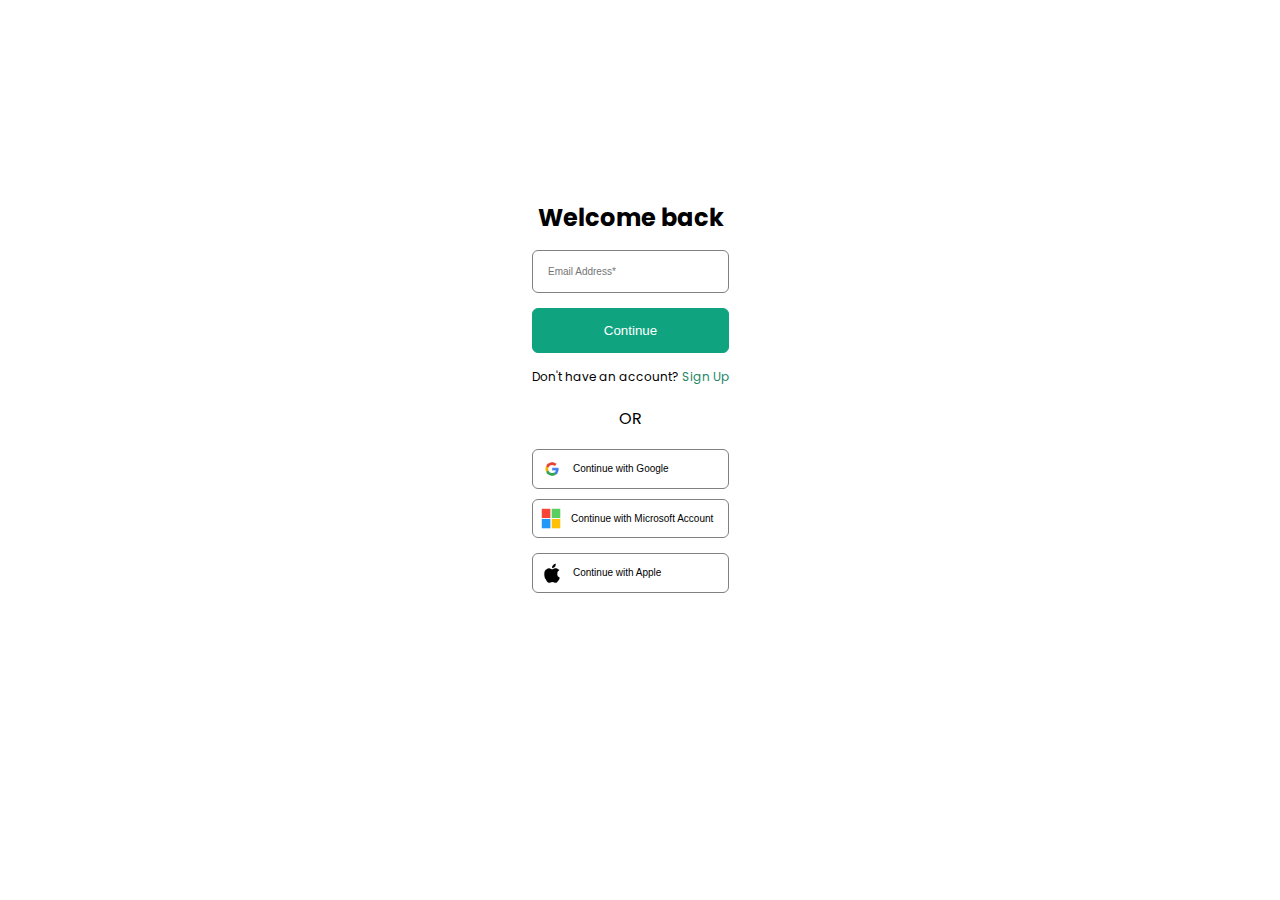
==== index.html @ a85281f0 "first commit" ====
<!DOCTYPE html>
<html lang="en">
<head>
    <meta charset="UTF-8">
    <meta name="viewport" content="width=device-width, initial-scale=1.0">
    <link rel="preconnect" href="https://fonts.googleapis.com">
    <link rel="preconnect" href="https://fonts.gstatic.com" crossorigin>
    <link href="https://fonts.googleapis.com/css2?family=Poppins:ital,wght@0,100;0,200;0,300;0,400;0,500;0,600;0,700;0,800;0,900;1,100;1,200;1,300;1,400;1,500;1,600;1,700;1,800;1,900&display=swap" rel="stylesheet">
    <link rel="stylesheet" href="./style.css">
    <title>Login - ChatGPT</title>
</head>
<body>

    <div class="container">
        <div id="form" class="form">
            <form>
                <h2 class="header1">Welcome back</h2>
                <input type="email" placeholder="Email Address*" required>
    
                <button id="toggleButton">Continue</button>
            </form>
    
            <div class="alternative">
                <p>Don't have an account?  <a href="" class="log">Sign Up</a></p>
            </div>
        </div>
    
        <div class="or">
            <p>OR</p>
        </div>
    
        <div class="options">
            <div class="google">
                <button>
                    <img src="./images/7123025_logo_google_g_icon.png" alt="">
                    <a style="text-decoration: none;" href="https://accounts.google.com/v3/signin/identifier?authuser=0&continue=https%3A%2F%2Fmyaccount.google.com%2F%3Fhl%3Den%26utm_source%3DOGB%26utm_medium%3Dact%26gar%3DWzJd%26pli%3D1&ec=GAlAwAE&hl=en&service=accountsettings&flowName=GlifWebSignIn&flowEntry=AddSession&dsh=S-1676585918%3A1725963445572664&ddm=0" target="_blank" class="text22">Continue with Google</a>
                </button>
            </div>
            <div class="microSoft">
                <button>
                    <img src="./images/4202105_microsoft_logo_social_social media_icon.png" alt="">
                    <a class="text22" href="https://signup.live.com/?lic=1" target="_blank" >Continue with Microsoft Account</a>
                </button>
            </div>
            <div class="apple">
                <button>
                    <img src="./images/104490_apple_icon.png" alt="">
                    <a href="https://icloud.com/" target="_blank" class="text22">Continue with Apple</a>
                </button>
            </div>
        </div>
    
    </div>

    <div id="container1" class="container1">
        <div class="form">
            <form id="form1">
                <h2 class="header3">Enter your password</h2>
                <input type="email" placeholder="Email Address*" required>
    
                <input type="password" placeholder="Password*" required>
    
                <button>Continue</button>
            </form>
    
            <div class="alternative">
                <p>Don't have an account?  <a href="" class="log">Sign Up</a></p>
            </div>
        </div>
    
        <div class="or">
            <p>OR</p>
        </div>
    
        <div class="options">
            <div class="google">
                <button>
                    <img src="./images/7123025_logo_google_g_icon.png" alt="">
                    <a style="text-decoration: none;" href="https://accounts.google.com/v3/signin/identifier?authuser=0&continue=https%3A%2F%2Fmyaccount.google.com%2F%3Fhl%3Den%26utm_source%3DOGB%26utm_medium%3Dact%26gar%3DWzJd%26pli%3D1&ec=GAlAwAE&hl=en&service=accountsettings&flowName=GlifWebSignIn&flowEntry=AddSession&dsh=S-1676585918%3A1725963445572664&ddm=0" target="_blank" class="text22">Continue with Google</a>
                </button>
            </div>
            <div class="microSoft">
                <button>
                    <img src="./images/4202105_microsoft_logo_social_social media_icon.png" alt="">
                    <a class="text22" href="https://signup.live.com/?lic=1" target="_blank" >Continue with Microsoft Account</a>
                </button>
            </div>
            <div class="apple">
                <button>
                    <img src="./images/104490_apple_icon.png" alt="">
                    <a href="https://icloud.com/" target="_blank" class="text22">Continue with Apple</a>
                </button>
            </div>
        </div>
    
    </div>

    <div id="container2" class="container2">
        <div class="form">
            <form id="form2">
                <h2 class="header2">Create your account</h2>
                <input type="email" placeholder="Email Address*" required>
    
                <input type="password" placeholder="Password*" required>
    
                <button>Continue</button>
            </form>
    
            
        </div>
        <div class="alternative">
            <p>Already have an account?  <a href="" class="log">Log In</a></p>
        </div>
    
        <div class="or">
            <p>OR</p>
        </div>
    
        <div class="options">
            <div class="google">
                <button>
                    <img src="./images/7123025_logo_google_g_icon.png" alt="">
                    <a href="https://accounts.google.com/v3/signin/identifier?authuser=0&continue=https%3A%2F%2Fmyaccount.google.com%2F%3Fhl%3Den%26utm_source%3DOGB%26utm_medium%3Dact%26gar%3DWzJd%26pli%3D1&ec=GAlAwAE&hl=en&service=accountsettings&flowName=GlifWebSignIn&flowEntry=AddSession&dsh=S-1676585918%3A1725963445572664&ddm=0" target="_blank" class="text22">Continue with Google</a>
                </button>
            </div>
            <div class="microSoft">
                <button>
                    <img src="./images/4202105_microsoft_logo_social_social media_icon.png" alt="">
                    <a href="https://signup.live.com/?lic=1" target="_blank" class="text22">Continue with Microsoft Account</a>
                </button>
            </div>
            <div class="apple">
                <button>
                    <img src="./images/104490_apple_icon.png" alt="">
                    <a href="https://icloud.com/" target="_blank" class="text22">Continue with Apple</a>
                </button>
            </div>
        </div>
    
    </div>
    
    <script src="./script.js"></script>
</body>
</html>
---- style.css ----
* {
    margin: 0;
    padding: 0;
    box-sizing: border-box;
}

@media only screen and (max-width: 600px){
.container{
    background: white;
    padding: 20px;
    font-family: "Poppins", system-ui;
    position: fixed;
    left: 13%;
    right: 13%;
    top: 20%;
}
.container .form .header1{
    padding: 20px;
    text-align: center;
}
.container .form form{
    display: grid;
}
.container .alternative{
    text-align: center;
    font-size: 12px;
    width: 100%;
}
.container .form .alternative .log{
    color: rgb(30, 133, 102);
}
.container .form input {
    padding: 15px;
    border: 1px solid grey;
    border-radius: 6px;
    margin-bottom: 15px;
    font-size: 10px;
    font-weight: 200;
    outline-color: #10a37f;
    outline-width: 1px;
    transition: 3ms;
}
.container .form input:hover {
    border: 1px solid #10a37f;
    outline-color:#10a37f;
    color: #10a37f;
}
.container .form button {
    padding: 10px;
    border: 1px solid #10a37f;
    background: #10a37f;
    border-radius: 6px;
    margin-bottom: 15px;
    color: white;
    transition: 3ms;
}
.container .form button:hover {
    background: #028e6b;
}
.container .or{
    text-align: center;
    margin-top: 20px;
}
.container .options .google button{
    display: flex;
    width: 100%;
    margin-top: 18px;
    margin-bottom: 10px;
    padding: 8px;
    border: 1px solid grey;
    border-radius: 6px;
    background: white;
}
.container .options .google img{
    width: 22px;
    margin-right: 5px;
}
.container .options .microSoft button{
    display: flex;
    width: 100%;
    padding: 8px;
    border: 1px solid grey;
    border-radius: 6px;
    background: white;
}
.container .options .microSoft img{
    width: 20px;
    margin-right: 5px;
}
.container .options .apple button{
    display: flex;
    width: 100%;
    margin-top: 10px;
    padding: 8px;
    border: 1px solid grey;
    border-radius: 6px;
    background: white;
}
.container .options .apple img{
    width: 22px;
    margin-right: 5px;
}
.container .options .text22{
    padding: 5px;
    text-decoration: none;
    color: black;
}
.container .options button {
    padding: 15px;
    border: 1px solid grey;
    border-radius: 6px;
    margin-bottom: 15px;
    font-size: 10px;
    font-weight: 200;
    outline-color: #10a37f;
    outline-width: 1px;
    transition: 3ms;
}
.container .options button:hover {
    border: 1px solid #10a37f;
    outline-color:#10a37f;
    color: #10a37f;
    background: rgb(205, 205, 205);
}


.container1{
    background: white;
    padding: 20px;
    font-family: "Poppins", system-ui;
    position: fixed;
    left: 13%;
    right: 13%;
    top: 20%;
}
.container1 .form .header3{
    padding: 2px;
    text-align: center;
}
.container1 .form form{
    display: grid;
}
.container1 .alternative{
    text-align: center;
    font-size: 12px;
    width: 100%;
}
.container1 .form .alternative .log{
    color: rgb(30, 133, 102);
    text-decoration: none;
}
.container1 .form input {
    padding: 15px;
    border: 1px solid grey;
    border-radius: 6px;
    margin-bottom: 15px;
    font-size: 10px;
    font-weight: 200;
    outline-color: #10a37f;
    outline-width: 1px;
    transition: 3ms;
}
.container1 .form input:hover {
    border: 1px solid #10a37f;
    outline-color:#10a37f;
    color: #10a37f;
}
.container1 .form button {
    padding: 10px;
    border: 1px solid #10a37f;
    background: #10a37f;
    border-radius: 6px;
    margin-bottom: 15px;
    color: white;
    transition: 3ms;
}
.container1 .form button:hover {
    background: #028e6b;
}
.container1 .or{
    text-align: center;
    margin-top: 20px;
}
.container1 .options .google button{
    display: flex;
    width: 100%;
    margin-top: 18px;
    margin-bottom: 10px;
    padding: 8px;
    border: 1px solid grey;
    border-radius: 6px;
    background: white;
}
.container1 .options .google img{
    width: 22px;
    margin-right: 5px;
}
.container1 .options .microSoft button{
    display: flex;
    width: 100%;
    padding: 8px;
    border: 1px solid grey;
    border-radius: 6px;
    background: white;
}
.container1 .options .microSoft img{
    width: 20px;
    margin-right: 5px;
}
.container1 .options .apple button{
    display: flex;
    width: 100%;
    margin-top: 10px;
    padding: 8px;
    border: 1px solid grey;
    border-radius: 6px;
    background: white;
}
.container1 .options .apple img{
    width: 22px;
    margin-right: 5px;
}
.container1 .options .text22{
    padding: 5px;
    text-decoration: none;
    color: black;
}
.container1 .options button {
    padding: 15px;
    border: 1px solid grey;
    border-radius: 6px;
    margin-bottom: 15px;
    font-size: 10px;
    font-weight: 200;
    outline-color: #10a37f;
    outline-width: 1px;
    transition: 3ms;
}
.container1 .options button:hover {
    border: 1px solid #10a37f;
    outline-color:#10a37f;
    color: #10a37f;
    background: rgb(205, 205, 205);
}


.container2{
    background: white;
    padding: 20px;
    font-family: "Poppins", system-ui;
    position: fixed;
    left: 13%;
    right: 13%;
    top: 20%;
}
.container2 .form .header2{
    text-align: center;
    margin-bottom: 15px;
}
.container2 .form form{
    display: grid;
}
.container2 .alternative{
    text-align: center;
    font-size: 12px;
    width: 100%;
}
.container2 .form .alternative .log{
    color: rgb(30, 133, 102);
}
.container2 .form input {
    padding: 15px;
    border: 1px solid grey;
    border-radius: 6px;
    margin-bottom: 15px;
    font-size: 10px;
    font-weight: 200;
    outline-color: #10a37f;
    outline-width: 1px;
    transition: 3ms;
}
.container2 .form input:hover {
    border: 1px solid #10a37f;
    outline-color:#10a37f;
    color: #10a37f;
}
.container2 .form button {
    padding: 10px;
    border: 1px solid #10a37f;
    background: #10a37f;
    border-radius: 6px;
    margin-bottom: 15px;
    color: white;
    transition: 3ms;
}
.container2 .form button:hover {
    background: #028e6b;
}
.container2 .or{
    text-align: center;
    margin-top: 20px;
}
.container2 .options .google button{
    display: flex;
    width: 100%;
    margin-top: 18px;
    margin-bottom: 10px;
    padding: 8px;
    border: 1px solid grey;
    border-radius: 6px;
    background: white;
}
.container2 .options .google img{
    width: 22px;
    margin-right: 5px;
}
.container2 .options .microSoft button{
    display: flex;
    width: 100%;
    padding: 8px;
    border: 1px solid grey;
    border-radius: 6px;
    background: white;
}
.container2 .options .microSoft img{
    width: 20px;
    margin-right: 5px;
}
.container2 .options .apple button{
    display: flex;
    width: 100%;
    margin-top: 10px;
    padding: 8px;
    border: 1px solid grey;
    border-radius: 6px;
    background: white;
}
.container2 .options .apple img{
    width: 22px;
    margin-right: 5px;
}
.container2 .options .text22{
    padding: 5px;
    text-decoration: none;
    color: black;
}
.container2 .options button {
    padding: 15px;
    border: 1px solid grey;
    border-radius: 6px;
    margin-bottom: 15px;
    font-size: 10px;
    font-weight: 200;
    outline-color: #10a37f;
    outline-width: 1px;
    transition: 3ms;
}
.container2 .options button:hover {
    border: 1px solid #10a37f;
    outline-color:#10a37f;
    color: #10a37f;
    background: rgb(205, 205, 205);
}
}



@media only screen and (min-width: 601px){
    .container{
        background: white;
        padding: 20px;
        font-family: "Poppins", system-ui;
        position: fixed;
        left: 40%;
        top: 20%;
    }
    .container .form .header1{
        text-align: center;
        margin-bottom: 15px;
    }
    .container .form form{
        display: grid;
    }
    .container .alternative{
        text-align: center;
        font-size: 12px;
        width: 100%;
    }
    .container .form .alternative .log{
        color: rgb(30, 133, 102);
        text-decoration: none;
    }
    .container .form input {
        padding: 15px;
        border: 1px solid grey;
        border-radius: 6px;
        margin-bottom: 15px;
        font-size: 10px;
        font-weight: 200;
        outline-color: #10a37f;
        outline-width: 1px;
        transition: 3ms;
    }
    .container .form input:hover {
        border: 1px solid #10a37f;
        outline-color:#10a37f;
    }
    .container .form button {
        padding: 14px;
        border: 1px solid #10a37f;
        background: #10a37f;
        border-radius: 6px;
        margin-bottom: 15px;
        color: white;
        transition: 3ms;
    }
    .container .form button:hover {
        background: #028e6b;
    }
    .container .or{
        text-align: center;
        margin-top: 20px;
    }
    .container .options .google button{
        display: flex;
        width: 100%;
        margin-top: 18px;
        margin-bottom: 10px;
        padding: 8px;
        border: 1px solid grey;
        border-radius: 6px;
        background: white;
    }
    .container .options .google img{
        width: 22px;
        margin-right: 5px;
    }
    .container .options .microSoft button{
        display: flex;
        width: 100%;
        padding: 8px;
        border: 1px solid grey;
        border-radius: 6px;
        background: white;
    }
    .container .options .microSoft img{
        width: 20px;
        margin-right: 5px;
    }
    .container .options .apple button{
        display: flex;
        width: 100%;
        margin-top: 10px;
        padding: 8px;
        border: 1px solid grey;
        border-radius: 6px;
        background: white;
    }
    .container .options .apple img{
        width: 22px;
        margin-right: 5px;
    }
    .container .options .text22{
        padding: 5px;
        text-decoration: none;
        color: black;
    }
    .container .options button {
        padding: 15px;
        border: 1px solid grey;
        border-radius: 6px;
        margin-bottom: 15px;
        font-size: 10px;
        font-weight: 200;
        outline-color: #10a37f;
        outline-width: 1px;
        transition: 3ms;
    }
    .container .options button:hover {
        border: 1px solid #10a37f;
        outline-color:#10a37f;
        color: #10a37f;
        background: rgb(205, 205, 205);
    }


    .container1{
        background: white;
        padding: 20px;
        font-family: "Poppins", system-ui;
        position: fixed;
        left: 40%;
        top: 20%;
        display: none;
    }
    .container1 .form .header3{
        text-align: center;
        margin-bottom: 15px;
    }
    .container1 .form form{
        display: grid;
    }
    .container1 .alternative{
        text-align: center;
        font-size: 12px;
        width: 100%;
    }
    .container1 .form .alternative .log{
        color: rgb(30, 133, 102);
        text-decoration: none;
    }
    .container1 .form input {
        padding: 15px;
        border: 1px solid grey;
        border-radius: 6px;
        margin-bottom: 15px;
        font-size: 10px;
        font-weight: 200;
        outline-color: #10a37f;
        outline-width: 1px;
        transition: 3ms;
    }
    .container1 .form input:hover {
        border: 1px solid #10a37f;
        outline-color:#10a37f;
        color: #10a37f;
    }
    .container1 .form button {
        padding: 14px;
        border: 1px solid #10a37f;
        background: #10a37f;
        border-radius: 6px;
        margin-bottom: 15px;
        color: white;
        transition: 3ms;
    }
    .container1 .form button:hover {
        background: #028e6b;
    }
    .container1 .or{
        text-align: center;
        margin-top: 20px;
    }
    .container1 .options .google button{
        display: flex;
        width: 100%;
        margin-top: 18px;
        margin-bottom: 10px;
        padding: 8px;
        border: 1px solid grey;
        border-radius: 6px;
        background: white;
    }
    .container1 .options .google img{
        width: 22px;
        margin-right: 5px;
    }
    .container1 .options .microSoft button{
        display: flex;
        width: 100%;
        padding: 8px;
        border: 1px solid grey;
        border-radius: 6px;
        background: white;
    }
    .container1 .options .microSoft img{
        width: 20px;
        margin-right: 5px;
    }
    .container1 .options .apple button{
        display: flex;
        width: 100%;
        margin-top: 10px;
        padding: 8px;
        border: 1px solid grey;
        border-radius: 6px;
        background: white;
    }
    .container1 .options .apple img{
        width: 22px;
        margin-right: 5px;
    }
    .container1 .options .text22{
        padding: 5px;
        text-decoration: none;
        color: black;
    }
    .container1 .options button {
        padding: 15px;
        border: 1px solid grey;
        border-radius: 6px;
        margin-bottom: 15px;
        font-size: 10px;
        font-weight: 200;
        outline-color: #10a37f;
        outline-width: 1px;
        transition: 3ms;
    }
    .container1 .options button:hover {
        border: 1px solid #10a37f;
        outline-color:#10a37f;
        color: #10a37f;
        background: rgb(205, 205, 205);
    }

    
    .container2{
        background: white;
        padding: 20px;
        font-family: "Poppins", system-ui;
        position: fixed;
        left: 40%;
        top: 20%;
        display: none;

    }
    .container2 .form .header2{
        margin-bottom: 15px;
        text-align: center;
    }
    .container2 .form form{
        display: grid;
    }
    .container2 .alternative{
        text-align: center;
        font-size: 12px;
        width: 100%;
    }
    .container2 .form .alternative .log{
        color: #10a37f;
        text-decoration: none;
    }
    .container2 .form input {
        padding: 15px;
        border: 1px solid grey;
        border-radius: 6px;
        margin-bottom: 15px;
        font-size: 10px;
        font-weight: 200;
        outline-color: #10a37f;
        outline-width: 1px;
        transition: 3ms;
    }
    .container2 .form input:hover {
        border: 1px solid #10a37f;
        outline-color:#10a37f;
        color: #10a37f;
    }
    .container2 .form button {
        padding: 14px;
        border: 1px solid #10a37f;
        background: #10a37f;
        border-radius: 6px;
        margin-bottom: 15px;
        color: white;
        transition: 3ms;
    }
    .container2 .form button:hover {
        background: #028e6b;
    }
    .container2 .or{
        text-align: center;
        margin-top: 20px;
    }
    .container2 .options .google button{
        display: flex;
        width: 100%;
        margin-top: 18px;
        margin-bottom: 10px;
        padding: 8px;
        border: 1px solid grey;
        border-radius: 6px;
        background: white;
    }
    .container2 .options .google img{
        width: 22px;
        margin-right: 5px;
    }
    .container2 .options .microSoft button{
        display: flex;
        width: 100%;
        padding: 8px;
        border: 1px solid grey;
        border-radius: 8px;
        background: white;
    }
    .container2 .options .microSoft img{
        width: 20px;
        margin-right: 5px;
    }
    .container2 .options .apple button{
        display: flex;
        width: 100%;
        margin-top: 10px;
        padding: 8px;
        border: 1px solid grey;
        border-radius: 6px;
        background: white;
    }
    .container2 .options .apple img{
        width: 22px;
        margin-right: 5px;
    }
    .container2 .options .text22{
        padding: 5px;
        text-decoration: none;
        color: black;
    }
    .container2 .options button {
        padding: 15px;
        border: 1px solid grey;
        border-radius: 6px;
        margin-bottom: 15px;
        font-size: 10px;
        font-weight: 200;
        outline-color: #10a37f;
        outline-width: 1px;
        transition: 3ms;
    }
    .container2 .options button:hover {
        border: 1px solid #10a37f;
        outline-color:#10a37f;
        color: #10a37f;
        background: rgb(205, 205, 205);
    }

}
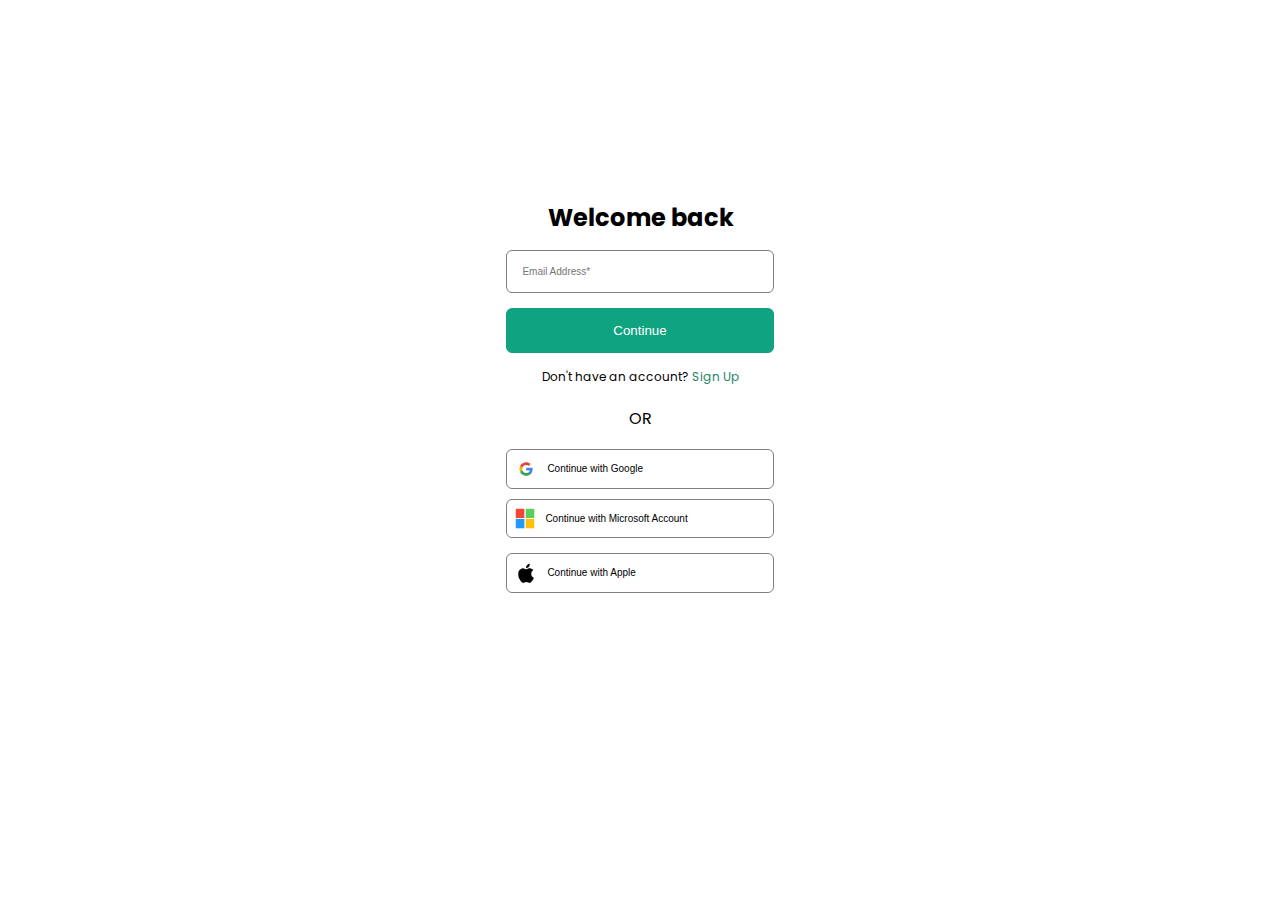
==== commit 8d54ce8d: "naming convention update" ====
--- a/index.html
+++ b/index.html
@@ -14,14 +14,16 @@
     <div class="container">
         <div id="form" class="form">
             <form>
-                <h2 class="header1">Welcome back</h2>
+                <h2 id="header1" class="header1">Welcome back</h2>
+                <h2 id="header3" class="header3">Enter your password</h2>
                 <input type="email" placeholder="Email Address*" required>
+                <input id="password" class="password" type="password" placeholder="Password*" required>
     
-                <button id="toggleButton">Continue</button>
+                <button onclick="passsword()">Continue</button>
             </form>
     
             <div class="alternative">
-                <p>Don't have an account?  <a href="" class="log">Sign Up</a></p>
+                <p>Don't have an account?  <a href="./signup.html" class="log">Sign Up</a></p>
             </div>
         </div>
     
@@ -51,93 +53,6 @@
         </div>
     
     </div>
-
-    <div id="container1" class="container1">
-        <div class="form">
-            <form id="form1">
-                <h2 class="header3">Enter your password</h2>
-                <input type="email" placeholder="Email Address*" required>
-    
-                <input type="password" placeholder="Password*" required>
-    
-                <button>Continue</button>
-            </form>
-    
-            <div class="alternative">
-                <p>Don't have an account?  <a href="" class="log">Sign Up</a></p>
-            </div>
-        </div>
-    
-        <div class="or">
-            <p>OR</p>
-        </div>
-    
-        <div class="options">
-            <div class="google">
-                <button>
-                    <img src="./images/7123025_logo_google_g_icon.png" alt="">
-                    <a style="text-decoration: none;" href="https://accounts.google.com/v3/signin/identifier?authuser=0&continue=https%3A%2F%2Fmyaccount.google.com%2F%3Fhl%3Den%26utm_source%3DOGB%26utm_medium%3Dact%26gar%3DWzJd%26pli%3D1&ec=GAlAwAE&hl=en&service=accountsettings&flowName=GlifWebSignIn&flowEntry=AddSession&dsh=S-1676585918%3A1725963445572664&ddm=0" target="_blank" class="text22">Continue with Google</a>
-                </button>
-            </div>
-            <div class="microSoft">
-                <button>
-                    <img src="./images/4202105_microsoft_logo_social_social media_icon.png" alt="">
-                    <a class="text22" href="https://signup.live.com/?lic=1" target="_blank" >Continue with Microsoft Account</a>
-                </button>
-            </div>
-            <div class="apple">
-                <button>
-                    <img src="./images/104490_apple_icon.png" alt="">
-                    <a href="https://icloud.com/" target="_blank" class="text22">Continue with Apple</a>
-                </button>
-            </div>
-        </div>
-    
-    </div>
-
-    <div id="container2" class="container2">
-        <div class="form">
-            <form id="form2">
-                <h2 class="header2">Create your account</h2>
-                <input type="email" placeholder="Email Address*" required>
-    
-                <input type="password" placeholder="Password*" required>
-    
-                <button>Continue</button>
-            </form>
-    
-            
-        </div>
-        <div class="alternative">
-            <p>Already have an account?  <a href="" class="log">Log In</a></p>
-        </div>
-    
-        <div class="or">
-            <p>OR</p>
-        </div>
-    
-        <div class="options">
-            <div class="google">
-                <button>
-                    <img src="./images/7123025_logo_google_g_icon.png" alt="">
-                    <a href="https://accounts.google.com/v3/signin/identifier?authuser=0&continue=https%3A%2F%2Fmyaccount.google.com%2F%3Fhl%3Den%26utm_source%3DOGB%26utm_medium%3Dact%26gar%3DWzJd%26pli%3D1&ec=GAlAwAE&hl=en&service=accountsettings&flowName=GlifWebSignIn&flowEntry=AddSession&dsh=S-1676585918%3A1725963445572664&ddm=0" target="_blank" class="text22">Continue with Google</a>
-                </button>
-            </div>
-            <div class="microSoft">
-                <button>
-                    <img src="./images/4202105_microsoft_logo_social_social media_icon.png" alt="">
-                    <a href="https://signup.live.com/?lic=1" target="_blank" class="text22">Continue with Microsoft Account</a>
-                </button>
-            </div>
-            <div class="apple">
-                <button>
-                    <img src="./images/104490_apple_icon.png" alt="">
-                    <a href="https://icloud.com/" target="_blank" class="text22">Continue with Apple</a>
-                </button>
-            </div>
-        </div>
-    
-    </div>
     
     <script src="./script.js"></script>
 </body>
--- a/style.css
+++ b/style.css
@@ -10,14 +10,23 @@
     padding: 20px;
     font-family: "Poppins", system-ui;
     position: fixed;
-    left: 13%;
-    right: 13%;
-    top: 20%;
+    left: 10%;
+    right: 10%;
+    top: 10%;
 }
 .container .form .header1{
     padding: 20px;
     text-align: center;
 }
+.container .form .header3{
+    padding: 2px;
+    text-align: center;
+    margin-bottom: 15px;
+    display: none;
+}
+.container .form .password{
+    display: none;
+}
 .container .form form{
     display: grid;
 }
@@ -28,6 +37,7 @@
 }
 .container .form .alternative .log{
     color: rgb(30, 133, 102);
+    text-decoration: none;
 }
 .container .form input {
     padding: 15px;
@@ -124,32 +134,33 @@
 }
 
 
-.container1{
+
+.container2{
     background: white;
     padding: 20px;
     font-family: "Poppins", system-ui;
     position: fixed;
-    left: 13%;
-    right: 13%;
-    top: 20%;
-}
-.container1 .form .header3{
-    padding: 2px;
-    text-align: center;
-}
-.container1 .form form{
+    left: 10%;
+    right: 10%;
+    top: 10%;
+}
+.container2 .form .header2{
+    text-align: center;
+    margin-bottom: 15px;
+}
+.container2 .form form{
     display: grid;
 }
-.container1 .alternative{
+.container2 .alternative{
     text-align: center;
     font-size: 12px;
     width: 100%;
 }
-.container1 .form .alternative .log{
+.container2 .alternative .log{
     color: rgb(30, 133, 102);
     text-decoration: none;
 }
-.container1 .form input {
+.container2 .form input {
     padding: 15px;
     border: 1px solid grey;
     border-radius: 6px;
@@ -160,12 +171,12 @@
     outline-width: 1px;
     transition: 3ms;
 }
-.container1 .form input:hover {
+.container2 .form input:hover {
     border: 1px solid #10a37f;
     outline-color:#10a37f;
     color: #10a37f;
 }
-.container1 .form button {
+.container2 .form button {
     padding: 10px;
     border: 1px solid #10a37f;
     background: #10a37f;
@@ -174,14 +185,14 @@
     color: white;
     transition: 3ms;
 }
-.container1 .form button:hover {
+.container2 .form button:hover {
     background: #028e6b;
 }
-.container1 .or{
+.container2 .or{
     text-align: center;
     margin-top: 20px;
 }
-.container1 .options .google button{
+.container2 .options .google button{
     display: flex;
     width: 100%;
     margin-top: 18px;
@@ -191,11 +202,11 @@
     border-radius: 6px;
     background: white;
 }
-.container1 .options .google img{
+.container2 .options .google img{
     width: 22px;
     margin-right: 5px;
 }
-.container1 .options .microSoft button{
+.container2 .options .microSoft button{
     display: flex;
     width: 100%;
     padding: 8px;
@@ -203,11 +214,11 @@
     border-radius: 6px;
     background: white;
 }
-.container1 .options .microSoft img{
+.container2 .options .microSoft img{
     width: 20px;
     margin-right: 5px;
 }
-.container1 .options .apple button{
+.container2 .options .apple button{
     display: flex;
     width: 100%;
     margin-top: 10px;
@@ -216,16 +227,16 @@
     border-radius: 6px;
     background: white;
 }
-.container1 .options .apple img{
+.container2 .options .apple img{
     width: 22px;
     margin-right: 5px;
 }
-.container1 .options .text22{
+.container2 .options .text22{
     padding: 5px;
     text-decoration: none;
     color: black;
 }
-.container1 .options button {
+.container2 .options button {
     padding: 15px;
     border: 1px solid grey;
     border-radius: 6px;
@@ -236,125 +247,6 @@
     outline-width: 1px;
     transition: 3ms;
 }
-.container1 .options button:hover {
-    border: 1px solid #10a37f;
-    outline-color:#10a37f;
-    color: #10a37f;
-    background: rgb(205, 205, 205);
-}
-
-
-.container2{
-    background: white;
-    padding: 20px;
-    font-family: "Poppins", system-ui;
-    position: fixed;
-    left: 13%;
-    right: 13%;
-    top: 20%;
-}
-.container2 .form .header2{
-    text-align: center;
-    margin-bottom: 15px;
-}
-.container2 .form form{
-    display: grid;
-}
-.container2 .alternative{
-    text-align: center;
-    font-size: 12px;
-    width: 100%;
-}
-.container2 .form .alternative .log{
-    color: rgb(30, 133, 102);
-}
-.container2 .form input {
-    padding: 15px;
-    border: 1px solid grey;
-    border-radius: 6px;
-    margin-bottom: 15px;
-    font-size: 10px;
-    font-weight: 200;
-    outline-color: #10a37f;
-    outline-width: 1px;
-    transition: 3ms;
-}
-.container2 .form input:hover {
-    border: 1px solid #10a37f;
-    outline-color:#10a37f;
-    color: #10a37f;
-}
-.container2 .form button {
-    padding: 10px;
-    border: 1px solid #10a37f;
-    background: #10a37f;
-    border-radius: 6px;
-    margin-bottom: 15px;
-    color: white;
-    transition: 3ms;
-}
-.container2 .form button:hover {
-    background: #028e6b;
-}
-.container2 .or{
-    text-align: center;
-    margin-top: 20px;
-}
-.container2 .options .google button{
-    display: flex;
-    width: 100%;
-    margin-top: 18px;
-    margin-bottom: 10px;
-    padding: 8px;
-    border: 1px solid grey;
-    border-radius: 6px;
-    background: white;
-}
-.container2 .options .google img{
-    width: 22px;
-    margin-right: 5px;
-}
-.container2 .options .microSoft button{
-    display: flex;
-    width: 100%;
-    padding: 8px;
-    border: 1px solid grey;
-    border-radius: 6px;
-    background: white;
-}
-.container2 .options .microSoft img{
-    width: 20px;
-    margin-right: 5px;
-}
-.container2 .options .apple button{
-    display: flex;
-    width: 100%;
-    margin-top: 10px;
-    padding: 8px;
-    border: 1px solid grey;
-    border-radius: 6px;
-    background: white;
-}
-.container2 .options .apple img{
-    width: 22px;
-    margin-right: 5px;
-}
-.container2 .options .text22{
-    padding: 5px;
-    text-decoration: none;
-    color: black;
-}
-.container2 .options button {
-    padding: 15px;
-    border: 1px solid grey;
-    border-radius: 6px;
-    margin-bottom: 15px;
-    font-size: 10px;
-    font-weight: 200;
-    outline-color: #10a37f;
-    outline-width: 1px;
-    transition: 3ms;
-}
 .container2 .options button:hover {
     border: 1px solid #10a37f;
     outline-color:#10a37f;
@@ -365,18 +257,28 @@
 
 
 
-@media only screen and (min-width: 601px){
+@media only screen and (min-width: 768px){
     .container{
         background: white;
         padding: 20px;
         font-family: "Poppins", system-ui;
         position: fixed;
-        left: 40%;
+        left: 38%;
+        right: 38%;
         top: 20%;
     }
     .container .form .header1{
         text-align: center;
         margin-bottom: 15px;
+    }
+    .container .form .header3{
+        padding: 0px;
+        text-align: center;
+        margin-bottom: 15px;
+        display: none;
+    }
+    .container .form .password{
+        display: none;
     }
     .container .form form{
         display: grid;
@@ -484,32 +386,34 @@
     }
 
 
-    .container1{
+
+    
+    .container2{
         background: white;
         padding: 20px;
         font-family: "Poppins", system-ui;
         position: fixed;
-        left: 40%;
+        left: 38%;
+        right: 38%;
         top: 20%;
-        display: none;
-    }
-    .container1 .form .header3{
-        text-align: center;
-        margin-bottom: 15px;
-    }
-    .container1 .form form{
+    }
+    .container2 .form .header2{
+        margin-bottom: 15px;
+        text-align: center;
+    }
+    .container2 .form form{
         display: grid;
     }
-    .container1 .alternative{
+    .container2 .alternative{
         text-align: center;
         font-size: 12px;
         width: 100%;
     }
-    .container1 .form .alternative .log{
+    .container2 .form .alternative .log{
         color: rgb(30, 133, 102);
         text-decoration: none;
     }
-    .container1 .form input {
+    .container2 .form input {
         padding: 15px;
         border: 1px solid grey;
         border-radius: 6px;
@@ -520,12 +424,12 @@
         outline-width: 1px;
         transition: 3ms;
     }
-    .container1 .form input:hover {
+    .container2 .form input:hover {
         border: 1px solid #10a37f;
         outline-color:#10a37f;
         color: #10a37f;
     }
-    .container1 .form button {
+    .container2 .form button {
         padding: 14px;
         border: 1px solid #10a37f;
         background: #10a37f;
@@ -534,14 +438,14 @@
         color: white;
         transition: 3ms;
     }
-    .container1 .form button:hover {
+    .container2 .form button:hover {
         background: #028e6b;
     }
-    .container1 .or{
+    .container2 .or{
         text-align: center;
         margin-top: 20px;
     }
-    .container1 .options .google button{
+    .container2 .options .google button{
         display: flex;
         width: 100%;
         margin-top: 18px;
@@ -551,23 +455,23 @@
         border-radius: 6px;
         background: white;
     }
-    .container1 .options .google img{
+    .container2 .options .google img{
         width: 22px;
         margin-right: 5px;
     }
-    .container1 .options .microSoft button{
+    .container2 .options .microSoft button{
         display: flex;
         width: 100%;
         padding: 8px;
         border: 1px solid grey;
-        border-radius: 6px;
-        background: white;
-    }
-    .container1 .options .microSoft img{
+        border-radius: 8px;
+        background: white;
+    }
+    .container2 .options .microSoft img{
         width: 20px;
         margin-right: 5px;
     }
-    .container1 .options .apple button{
+    .container2 .options .apple button{
         display: flex;
         width: 100%;
         margin-top: 10px;
@@ -576,16 +480,16 @@
         border-radius: 6px;
         background: white;
     }
-    .container1 .options .apple img{
+    .container2 .options .apple img{
         width: 22px;
         margin-right: 5px;
     }
-    .container1 .options .text22{
+    .container2 .options .text22{
         padding: 5px;
         text-decoration: none;
         color: black;
     }
-    .container1 .options button {
+    .container2 .options button {
         padding: 15px;
         border: 1px solid grey;
         border-radius: 6px;
@@ -596,127 +500,6 @@
         outline-width: 1px;
         transition: 3ms;
     }
-    .container1 .options button:hover {
-        border: 1px solid #10a37f;
-        outline-color:#10a37f;
-        color: #10a37f;
-        background: rgb(205, 205, 205);
-    }
-
-    
-    .container2{
-        background: white;
-        padding: 20px;
-        font-family: "Poppins", system-ui;
-        position: fixed;
-        left: 40%;
-        top: 20%;
-        display: none;
-
-    }
-    .container2 .form .header2{
-        margin-bottom: 15px;
-        text-align: center;
-    }
-    .container2 .form form{
-        display: grid;
-    }
-    .container2 .alternative{
-        text-align: center;
-        font-size: 12px;
-        width: 100%;
-    }
-    .container2 .form .alternative .log{
-        color: #10a37f;
-        text-decoration: none;
-    }
-    .container2 .form input {
-        padding: 15px;
-        border: 1px solid grey;
-        border-radius: 6px;
-        margin-bottom: 15px;
-        font-size: 10px;
-        font-weight: 200;
-        outline-color: #10a37f;
-        outline-width: 1px;
-        transition: 3ms;
-    }
-    .container2 .form input:hover {
-        border: 1px solid #10a37f;
-        outline-color:#10a37f;
-        color: #10a37f;
-    }
-    .container2 .form button {
-        padding: 14px;
-        border: 1px solid #10a37f;
-        background: #10a37f;
-        border-radius: 6px;
-        margin-bottom: 15px;
-        color: white;
-        transition: 3ms;
-    }
-    .container2 .form button:hover {
-        background: #028e6b;
-    }
-    .container2 .or{
-        text-align: center;
-        margin-top: 20px;
-    }
-    .container2 .options .google button{
-        display: flex;
-        width: 100%;
-        margin-top: 18px;
-        margin-bottom: 10px;
-        padding: 8px;
-        border: 1px solid grey;
-        border-radius: 6px;
-        background: white;
-    }
-    .container2 .options .google img{
-        width: 22px;
-        margin-right: 5px;
-    }
-    .container2 .options .microSoft button{
-        display: flex;
-        width: 100%;
-        padding: 8px;
-        border: 1px solid grey;
-        border-radius: 8px;
-        background: white;
-    }
-    .container2 .options .microSoft img{
-        width: 20px;
-        margin-right: 5px;
-    }
-    .container2 .options .apple button{
-        display: flex;
-        width: 100%;
-        margin-top: 10px;
-        padding: 8px;
-        border: 1px solid grey;
-        border-radius: 6px;
-        background: white;
-    }
-    .container2 .options .apple img{
-        width: 22px;
-        margin-right: 5px;
-    }
-    .container2 .options .text22{
-        padding: 5px;
-        text-decoration: none;
-        color: black;
-    }
-    .container2 .options button {
-        padding: 15px;
-        border: 1px solid grey;
-        border-radius: 6px;
-        margin-bottom: 15px;
-        font-size: 10px;
-        font-weight: 200;
-        outline-color: #10a37f;
-        outline-width: 1px;
-        transition: 3ms;
-    }
     .container2 .options button:hover {
         border: 1px solid #10a37f;
         outline-color:#10a37f;
